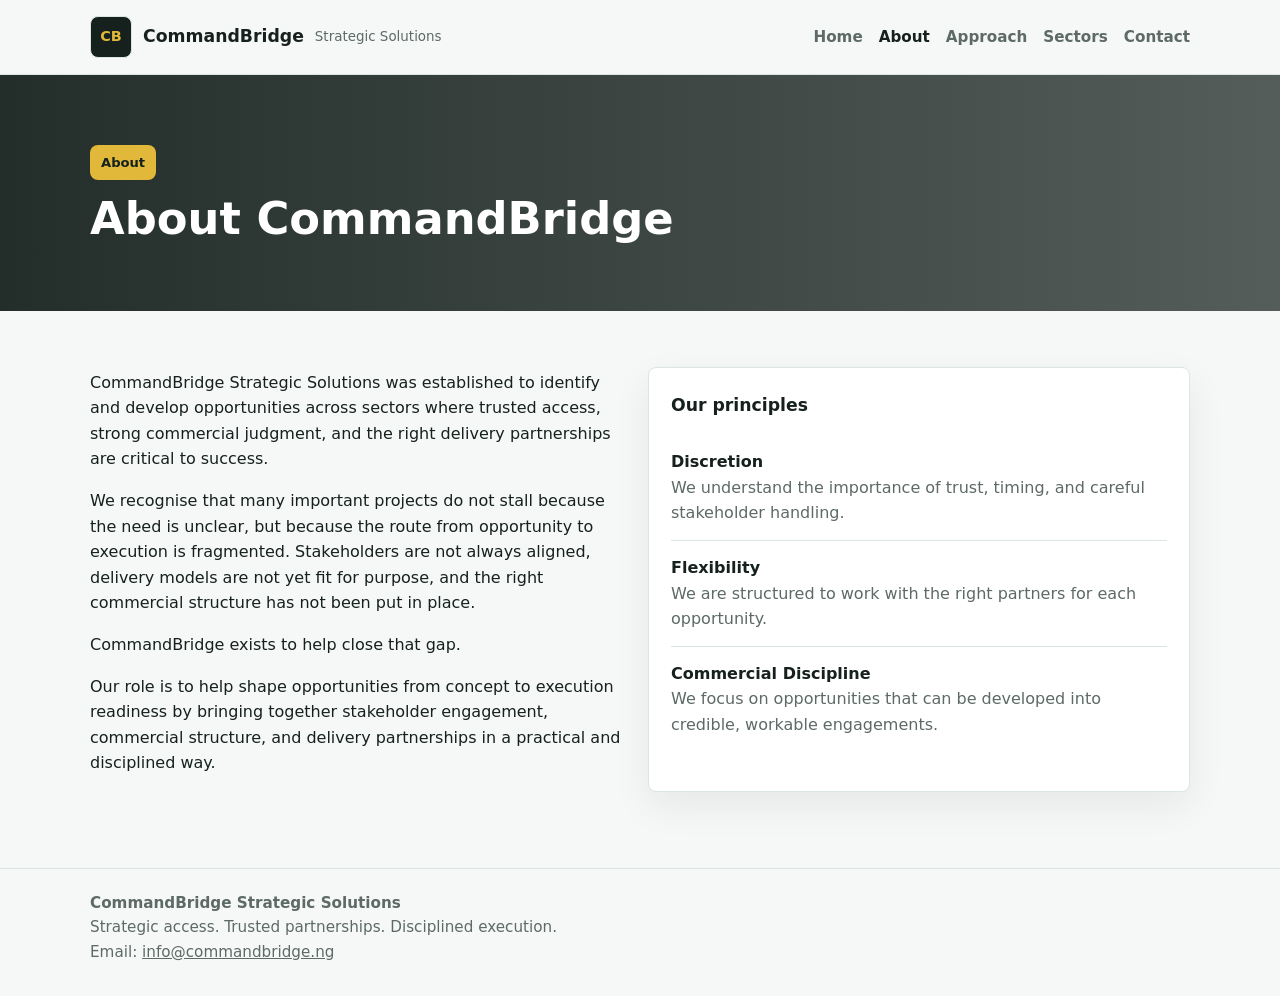
==== about.html @ ae6b3ca6 "Add CommandBridge GitHub Pages site" ====
<!DOCTYPE html>
<html lang="en">
<head>
  <meta charset="UTF-8" />
  <meta name="viewport" content="width=device-width, initial-scale=1.0" />
  <title>About | CommandBridge Strategic Solutions</title>
  <meta name="description" content="CommandBridge Strategic Solutions identifies, develops, and structures high-value opportunities across public and private sector environments." />
  <link rel="stylesheet" href="styles.css" />
</head>
<body>
<header>
  <div class="container nav">
    <a class="brand" href="index.html">
      <span class="brand-title">CommandBridge</span>
      <span class="brand-sub">Strategic Solutions</span>
    </a>
    <nav>
      <ul>
        <li><a  href="index.html">Home</a></li>
        <li><a class="active" href="about.html">About</a></li>
        <li><a  href="approach.html">Approach</a></li>
        <li><a  href="sectors.html">Sectors</a></li>
        <li><a  href="contact.html">Contact</a></li>
      </ul>
    </nav>
  </div>
</header>
<main>
  <section class="page-hero">
    <div class="container">
      <span class="eyebrow">About</span>
      <h1>About CommandBridge</h1>
    </div>
  </section>
  <section class="content">
    <div class="container grid-2">
      <div>
        <p>
          CommandBridge Strategic Solutions was established to identify and develop opportunities across sectors where
          trusted access, strong commercial judgment, and the right delivery partnerships are critical to success.
        </p>
        <p>
          We recognise that many important projects do not stall because the need is unclear, but because the route from
          opportunity to execution is fragmented. Stakeholders are not always aligned, delivery models are not yet fit for purpose,
          and the right commercial structure has not been put in place.
        </p>
        <p>CommandBridge exists to help close that gap.</p>
        <p>
          Our role is to help shape opportunities from concept to execution readiness by bringing together stakeholder engagement,
          commercial structure, and delivery partnerships in a practical and disciplined way.
        </p>
      </div>
      <div class="card">
        <h3>Our principles</h3>
        <ul class="list-clean">
          <li><strong>Discretion</strong><br><span class="muted">We understand the importance of trust, timing, and careful stakeholder handling.</span></li>
          <li><strong>Flexibility</strong><br><span class="muted">We are structured to work with the right partners for each opportunity.</span></li>
          <li><strong>Commercial Discipline</strong><br><span class="muted">We focus on opportunities that can be developed into credible, workable engagements.</span></li>
        </ul>
      </div>
    </div>
  </section>
</main>
<footer>
  <div class="container">
    <strong>CommandBridge Strategic Solutions</strong><br />
    Strategic access. Trusted partnerships. Disciplined execution.<br />
    Email: <a href="mailto:info@commandbridge.ng">info@commandbridge.ng</a>
  </div>
</footer>
</body>
</html>
---- styles.css ----
:root {
  --bg: #f6f8f7;
  --surface: #ffffff;
  --text: #16211d;
  --muted: #5d6a65;
  --line: #dde5e1;
  --accent: #1f4d33;
  --accent-2: #e8f1ec;
  --teal: #1d8a8f;
  --red: #c84852;
  --yellow: #e1b83a;
  --shadow: rgba(18, 32, 27, 0.07);
  --max: 1100px;
}

* {
  box-sizing: border-box;
}

html {
  scroll-behavior: smooth;
}

body {
  margin: 0;
  color: var(--text);
  background: var(--bg);
  font-family: Inter, system-ui, -apple-system, BlinkMacSystemFont, "Segoe UI", sans-serif;
  line-height: 1.6;
  letter-spacing: 0;
}

a {
  color: inherit;
}

.container {
  width: min(var(--max), calc(100% - 32px));
  margin: 0 auto;
}

header {
  position: sticky;
  top: 0;
  z-index: 10;
  background: rgba(246, 248, 247, 0.94);
  border-bottom: 1px solid var(--line);
  backdrop-filter: blur(10px);
}

.nav {
  display: flex;
  align-items: center;
  justify-content: space-between;
  gap: 18px;
  padding: 16px 0;
}

.brand {
  display: flex;
  align-items: center;
  gap: 11px;
  text-decoration: none;
}

.brand::before {
  content: "CB";
  width: 40px;
  height: 40px;
  display: grid;
  place-items: center;
  border: 1px solid var(--line);
  border-radius: 8px;
  color: var(--yellow);
  background: var(--text);
  font-size: 0.9rem;
  font-weight: 850;
}

.brand-title {
  display: block;
  font-size: 1.08rem;
  font-weight: 850;
}

.brand-sub {
  display: block;
  color: var(--muted);
  font-size: 0.84rem;
}

nav ul {
  display: flex;
  flex-wrap: wrap;
  gap: 16px;
  margin: 0;
  padding: 0;
  list-style: none;
}

nav a {
  color: var(--muted);
  text-decoration: none;
  font-size: 0.95rem;
  font-weight: 700;
}

nav a.active,
nav a:hover {
  color: var(--text);
}

.hero {
  padding: 82px 0 68px;
  color: #ffffff;
  background:
    linear-gradient(90deg, rgba(22, 33, 29, 0.94), rgba(22, 33, 29, 0.78) 50%, rgba(22, 33, 29, 0.3)),
    url("https://images.unsplash.com/photo-1497366754035-f200968a6e72?auto=format&fit=crop&w=1800&q=82")
      center / cover;
}

.hero-grid {
  display: grid;
  grid-template-columns: 1.15fr 0.85fr;
  gap: 32px;
  align-items: center;
}

.eyebrow {
  display: inline-block;
  margin-bottom: 16px;
  padding: 7px 11px;
  border-radius: 8px;
  color: var(--accent);
  background: var(--accent-2);
  font-size: 0.82rem;
  font-weight: 800;
}

.hero .eyebrow {
  color: var(--text);
  background: var(--yellow);
}

h1,
h2,
h3,
p {
  margin-top: 0;
}

h1 {
  margin-bottom: 18px;
  font-size: 3.2rem;
  line-height: 1.04;
}

h2 {
  margin-bottom: 12px;
  font-size: 2.15rem;
  line-height: 1.14;
}

h3 {
  margin: 2px 0 8px;
  font-size: 1.08rem;
}

.lead,
.section-copy,
.muted {
  color: var(--muted);
}

.hero .lead {
  color: rgba(255, 255, 255, 0.82);
}

.lead {
  max-width: 46rem;
  margin-top: 18px;
  font-size: 1.08rem;
}

.actions {
  display: flex;
  flex-wrap: wrap;
  gap: 12px;
  margin-top: 26px;
}

.button {
  display: inline-flex;
  min-height: 48px;
  align-items: center;
  justify-content: center;
  padding: 13px 18px;
  border: 1px solid var(--line);
  border-radius: 8px;
  color: var(--text);
  background: var(--surface);
  text-decoration: none;
  font-weight: 800;
  transition: transform 180ms ease, background 180ms ease;
}

.button:hover {
  transform: translateY(-1px);
}

.button.primary {
  color: #ffffff;
  background: var(--accent);
  border-color: var(--accent);
}

.hero .button.primary {
  color: var(--text);
  background: var(--yellow);
  border-color: var(--yellow);
}

.hero .button:not(.primary) {
  color: #ffffff;
  background: rgba(255, 255, 255, 0.1);
  border-color: rgba(255, 255, 255, 0.34);
}

.card {
  padding: 22px;
  border: 1px solid var(--line);
  border-radius: 8px;
  background: var(--surface);
  box-shadow: 0 14px 38px var(--shadow);
}

.hero .card {
  color: var(--text);
}

.grid-3,
.grid-2 {
  display: grid;
  gap: 16px;
}

.grid-3 {
  grid-template-columns: repeat(3, 1fr);
}

.grid-2 {
  grid-template-columns: repeat(2, 1fr);
}

section {
  padding: 24px 0 68px;
}

.page-hero {
  padding: 70px 0 50px;
  color: #ffffff;
  background:
    linear-gradient(90deg, rgba(22, 33, 29, 0.94), rgba(22, 33, 29, 0.72)),
    url("https://images.unsplash.com/photo-1556761175-b413da4baf72?auto=format&fit=crop&w=1600&q=82")
      center / cover;
}

.page-hero .lead {
  color: rgba(255, 255, 255, 0.82);
}

.page-hero .eyebrow {
  color: var(--text);
  background: var(--yellow);
}

.page-hero h1 {
  font-size: 2.8rem;
}

.content {
  padding: 56px 0 76px;
}

.content p {
  margin: 3px 0 16px;
}

.list-clean {
  margin: 16px 0 0;
  padding: 0;
  list-style: none;
}

.list-clean li {
  padding: 14px 0;
  border-top: 1px solid var(--line);
}

.list-clean li:first-child {
  border-top: 0;
}

.footer-cta {
  padding-bottom: 76px;
}

.follow-up {
  margin-top: 24px;
}

.follow-up .card p {
  margin: 0;
}

.cta-card h2 {
  margin-bottom: 8px;
}

.cta-card .section-copy {
  margin-bottom: 16px;
}

footer {
  padding: 22px 0 32px;
  border-top: 1px solid var(--line);
  color: var(--muted);
  background: var(--bg);
  font-size: 0.95rem;
}

.tag {
  display: inline-block;
  margin: 3px 5px 3px 0;
  padding: 5px 9px;
  border: 1px solid var(--line);
  border-radius: 8px;
  color: var(--muted);
  background: #f0f4f2;
  font-size: 0.82rem;
}

.tag-row {
  margin-top: 16px;
}

.accent-bar {
  width: 42px;
  height: 6px;
  margin-bottom: 18px;
  border-radius: 6px;
  background: var(--accent);
}

.card:nth-child(2) .accent-bar {
  background: var(--teal);
}

.card:nth-child(3) .accent-bar {
  background: var(--red);
}

.card:nth-child(4) .accent-bar {
  background: var(--yellow);
}

.card:nth-child(5) .accent-bar {
  background: var(--accent);
}

@media (min-width: 760px) {
  h1 {
    font-size: 4.25rem;
  }

  h2 {
    font-size: 2.35rem;
  }
}

@media (min-width: 1100px) {
  h1 {
    font-size: 4.75rem;
  }
}

@media (max-width: 900px) {
  .hero-grid,
  .grid-3,
  .grid-2 {
    grid-template-columns: 1fr;
  }

  .nav {
    align-items: flex-start;
    flex-direction: column;
  }
}

@media (max-width: 640px) {
  .hero {
    padding: 58px 0 54px;
  }

  h1,
  .page-hero h1 {
    font-size: 2.55rem;
  }

  h2 {
    font-size: 1.85rem;
  }

  nav ul {
    gap: 11px;
  }
}
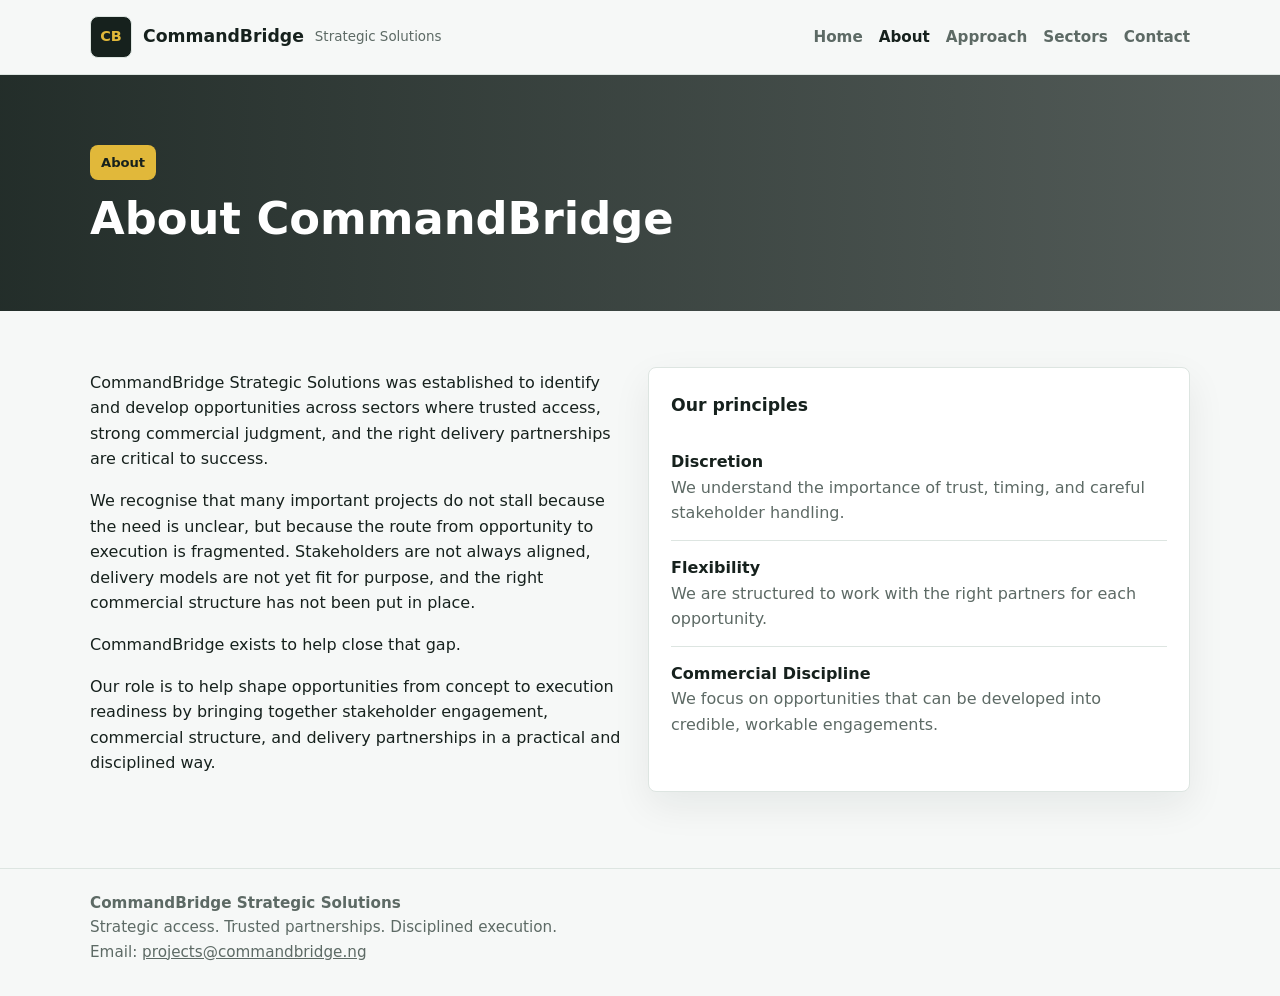
==== commit 8c8cc8cf: "Update contact email" ====
--- a/about.html
+++ b/about.html
@@ -65,7 +65,7 @@
   <div class="container">
     <strong>CommandBridge Strategic Solutions</strong><br />
     Strategic access. Trusted partnerships. Disciplined execution.<br />
-    Email: <a href="mailto:info@commandbridge.ng">info@commandbridge.ng</a>
+    Email: <a href="mailto:projects@commandbridge.ng">projects@commandbridge.ng</a>
   </div>
 </footer>
 </body>
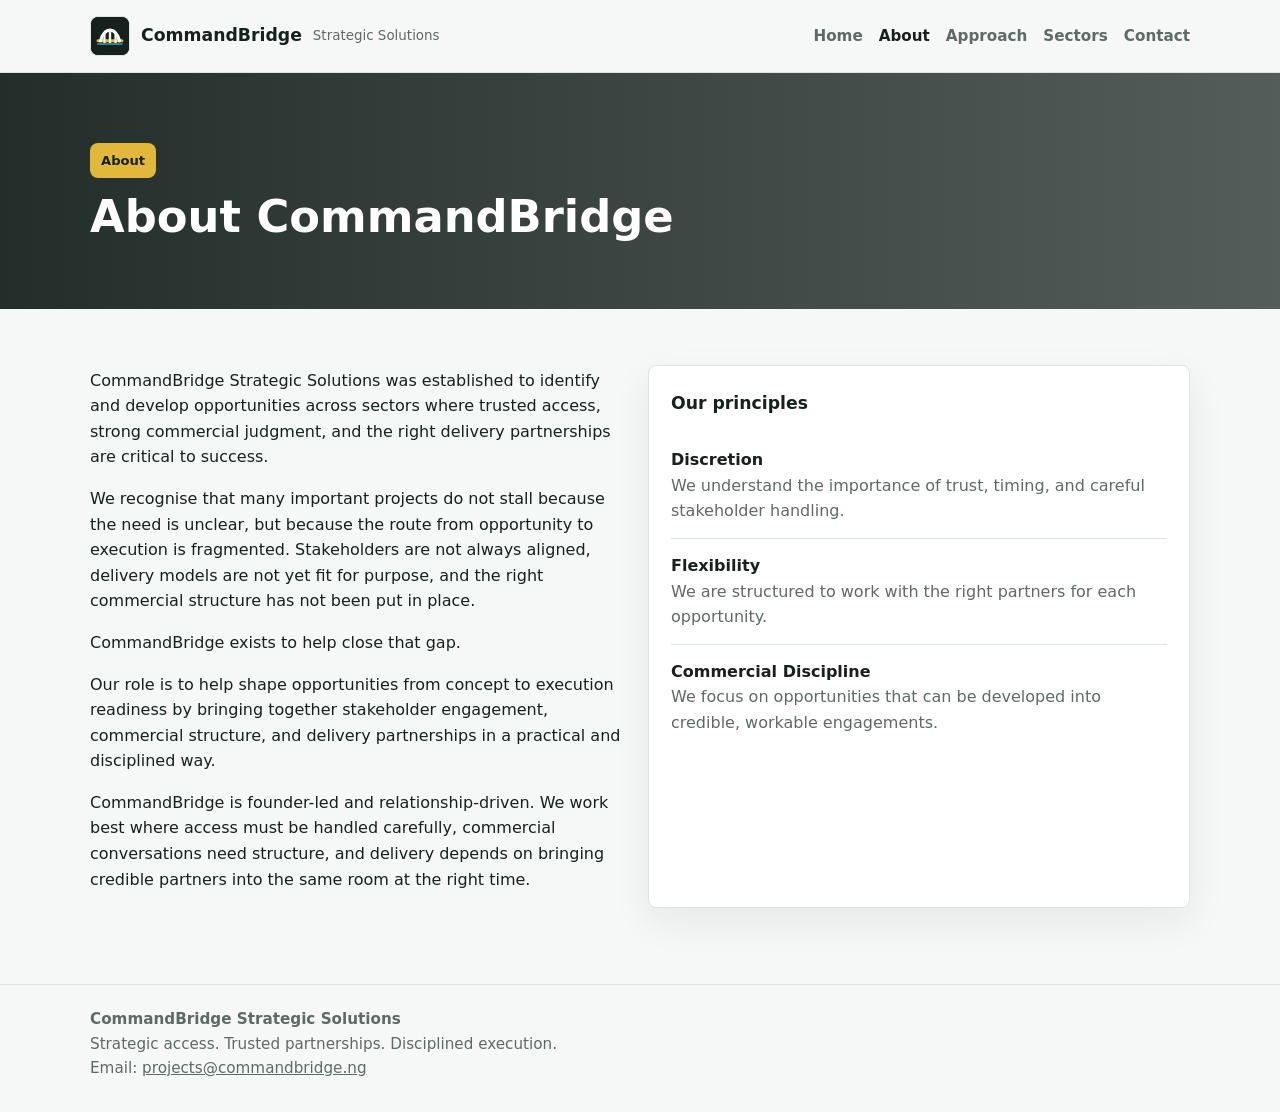
==== commit fb741e5e: "Add CommandBridge brand mark" ====
--- a/about.html
+++ b/about.html
@@ -5,12 +5,14 @@
   <meta name="viewport" content="width=device-width, initial-scale=1.0" />
   <title>About | CommandBridge Strategic Solutions</title>
   <meta name="description" content="CommandBridge Strategic Solutions identifies, develops, and structures high-value opportunities across public and private sector environments." />
+  <link rel="icon" href="assets/commandbridge-mark.svg" type="image/svg+xml" />
   <link rel="stylesheet" href="styles.css" />
 </head>
 <body>
 <header>
   <div class="container nav">
     <a class="brand" href="index.html">
+      <img class="brand-mark" src="assets/commandbridge-mark.svg" alt="" aria-hidden="true" />
       <span class="brand-title">CommandBridge</span>
       <span class="brand-sub">Strategic Solutions</span>
     </a>
@@ -49,6 +51,11 @@
           Our role is to help shape opportunities from concept to execution readiness by bringing together stakeholder engagement,
           commercial structure, and delivery partnerships in a practical and disciplined way.
         </p>
+        <p>
+          CommandBridge is founder-led and relationship-driven. We work best where access must be handled carefully,
+          commercial conversations need structure, and delivery depends on bringing credible partners into the same room
+          at the right time.
+        </p>
       </div>
       <div class="card">
         <h3>Our principles</h3>
@@ -69,4 +76,4 @@
   </div>
 </footer>
 </body>
-</html>+</html>
--- a/styles.css
+++ b/styles.css
@@ -34,6 +34,11 @@
   color: inherit;
 }
 
+img {
+  display: block;
+  max-width: 100%;
+}
+
 .container {
   width: min(var(--max), calc(100% - 32px));
   margin: 0 auto;
@@ -63,18 +68,12 @@
   text-decoration: none;
 }
 
-.brand::before {
-  content: "CB";
+.brand-mark {
   width: 40px;
   height: 40px;
-  display: grid;
-  place-items: center;
   border: 1px solid var(--line);
   border-radius: 8px;
-  color: var(--yellow);
   background: var(--text);
-  font-size: 0.9rem;
-  font-weight: 850;
 }
 
 .brand-title {
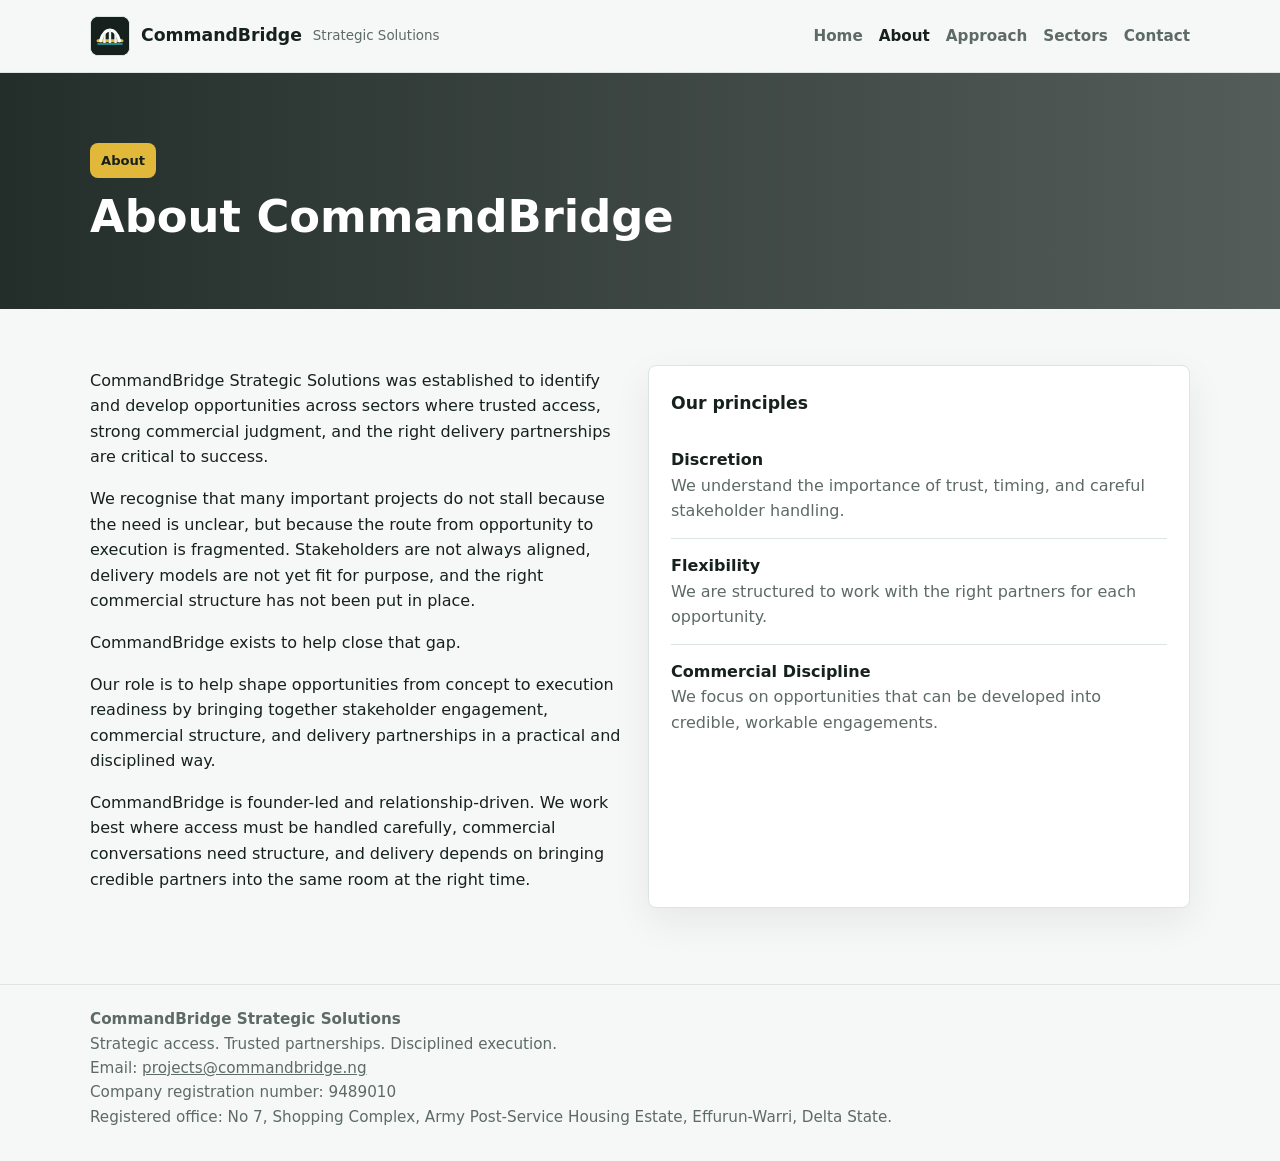
==== commit 7c36291b: "Add company registration details" ====
--- a/about.html
+++ b/about.html
@@ -72,7 +72,9 @@
   <div class="container">
     <strong>CommandBridge Strategic Solutions</strong><br />
     Strategic access. Trusted partnerships. Disciplined execution.<br />
-    Email: <a href="mailto:projects@commandbridge.ng">projects@commandbridge.ng</a>
+    Email: <a href="mailto:projects@commandbridge.ng">projects@commandbridge.ng</a><br />
+    Company registration number: 9489010<br />
+    Registered office: No 7, Shopping Complex, Army Post-Service Housing Estate, Effurun-Warri, Delta State.
   </div>
 </footer>
 </body>
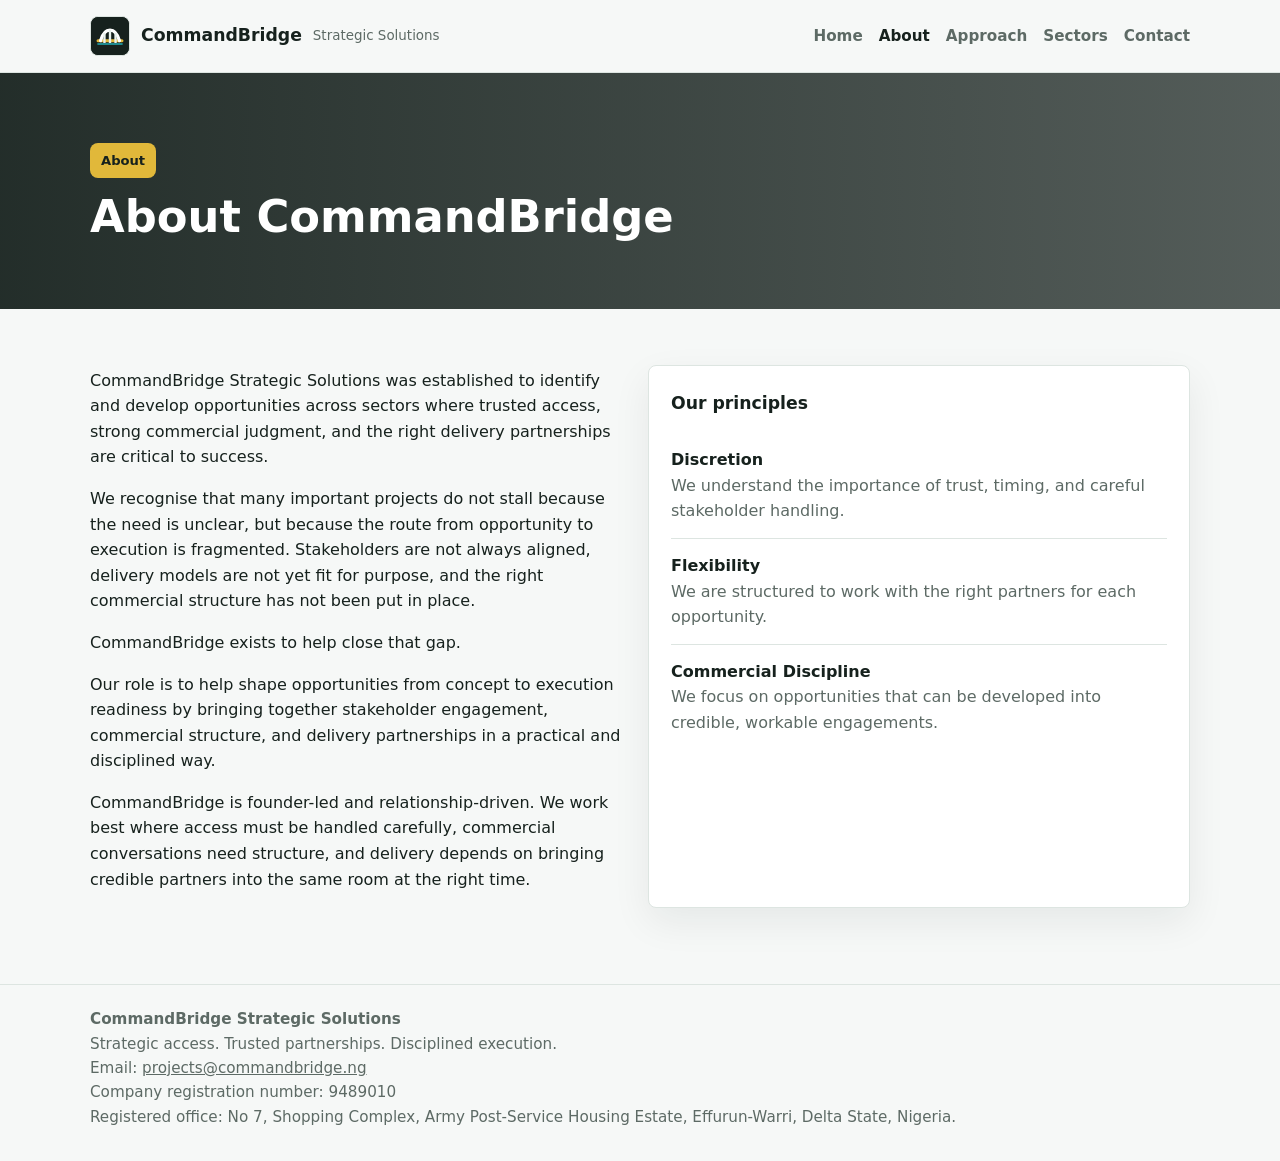
==== commit ff03d70a: "Add Nigeria to registered office address" ====
--- a/about.html
+++ b/about.html
@@ -74,7 +74,7 @@
     Strategic access. Trusted partnerships. Disciplined execution.<br />
     Email: <a href="mailto:projects@commandbridge.ng">projects@commandbridge.ng</a><br />
     Company registration number: 9489010<br />
-    Registered office: No 7, Shopping Complex, Army Post-Service Housing Estate, Effurun-Warri, Delta State.
+    Registered office: No 7, Shopping Complex, Army Post-Service Housing Estate, Effurun-Warri, Delta State, Nigeria.
   </div>
 </footer>
 </body>
